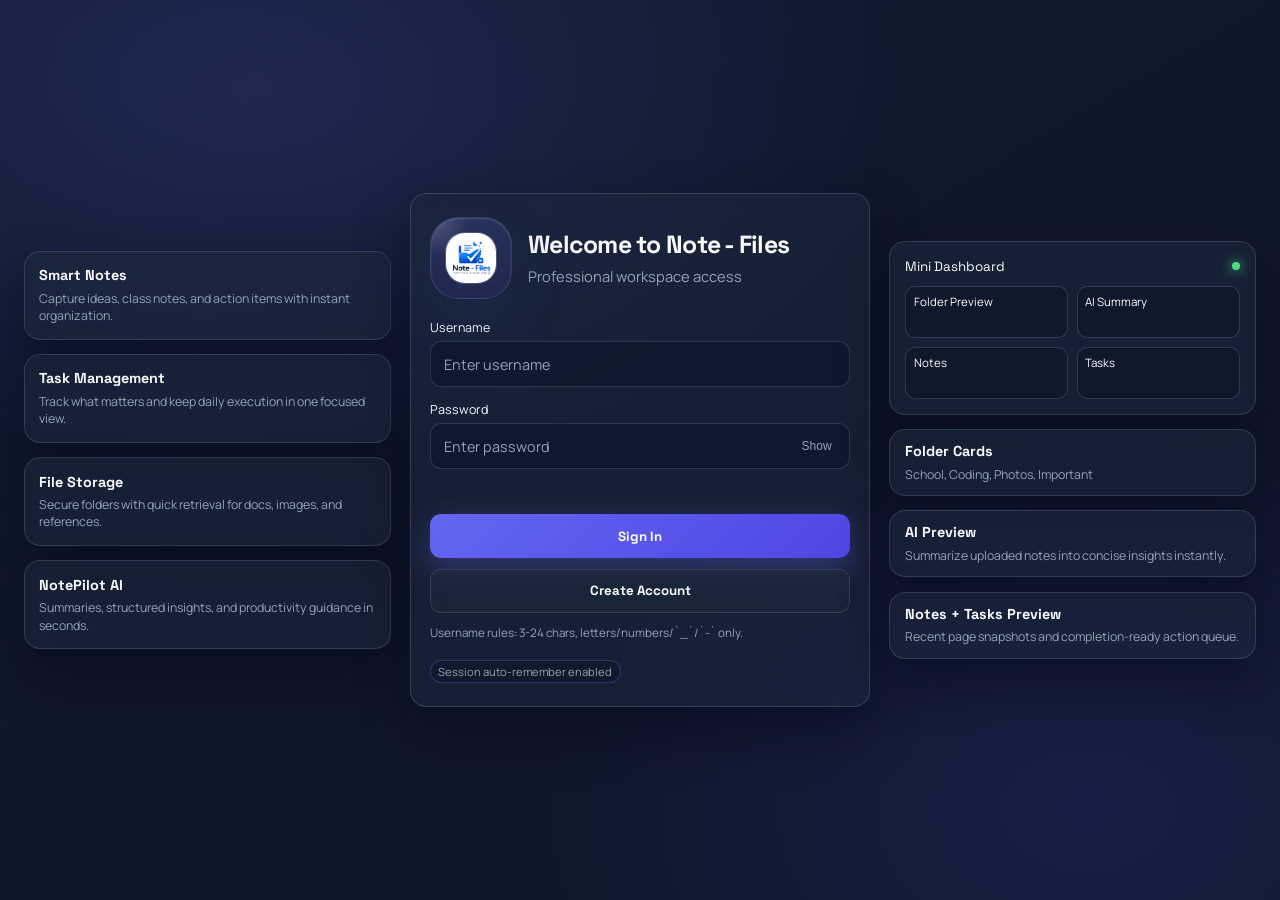
==== login.html @ bc7dbbc3 "First version of Note - Files" ====
<!DOCTYPE html>
<html lang="en">
<head>
  <meta charset="UTF-8">
  <meta name="viewport" content="width=device-width, initial-scale=1.0">
  <title>Login - Note Files</title>
  <link rel="preconnect" href="https://fonts.googleapis.com">
  <link rel="preconnect" href="https://fonts.gstatic.com" crossorigin>
  <link href="https://fonts.googleapis.com/css2?family=Space+Grotesk:wght@400;500;600;700&family=Manrope:wght@500;600;700&display=swap" rel="stylesheet">
  <style>
    :root {
      --bg-main: #0f172a;
      --bg-sidebar: #1e293b;
      --bg-cards: #1e293b;
      --bg-inputs: #0f172a;
      --text-primary: #f8fafc;
      --text-secondary: #94a3b8;
      --accent-primary: #6366f1;
      --accent-hover: #4f46e5;
      --border-color: #334155;
      --panel: rgba(30, 41, 59, 0.64);
      --panel-soft: rgba(30, 41, 59, 0.58);
      --stroke: rgba(148, 163, 184, 0.22);
      --text: var(--text-primary);
      --muted: var(--text-secondary);
      --accent: var(--accent-primary);
      --accent-2: var(--accent-hover);
      --danger: #f87171;
      --success: #4ade80;
      --shadow: 0 24px 52px rgba(2, 6, 23, 0.45);
    }
    * { box-sizing: border-box; }
    body {
      margin: 0;
      min-height: 100vh;
      font-family: "Manrope", system-ui, sans-serif;
      color: var(--text);
      background: radial-gradient(1200px 700px at 20% 10%, rgba(99,102,241,0.18), transparent 55%),
                  radial-gradient(900px 650px at 85% 90%, rgba(79,70,229,0.15), transparent 60%),
                  linear-gradient(150deg, #111b31 0%, #0f172a 45%, #0f172a 100%);
      overflow-x: hidden;
    }
    .page {
      min-height: 100vh;
      display: grid;
      grid-template-columns: minmax(220px, 1fr) minmax(320px, 460px) minmax(220px, 1fr);
      align-items: center;
      gap: 1.2rem;
      padding: 1.5rem;
    }
    .side {
      display: grid;
      gap: 0.9rem;
      animation: fadeIn .9s ease both;
    }
    .floating-card, .mini-card, .dashboard-preview, .login-card {
      background: var(--panel-soft);
      border: 1px solid var(--stroke);
      border-radius: 16px;
      box-shadow: var(--shadow);
      backdrop-filter: blur(16px) saturate(115%);
    }
    .floating-card {
      padding: 0.9rem;
      animation: float 6s ease-in-out infinite;
    }
    .floating-card h4, .mini-card h4 {
      margin: 0 0 0.35rem;
      font-size: 0.9rem;
      font-family: "Space Grotesk", sans-serif;
    }
    .floating-card p, .mini-card p {
      margin: 0;
      color: var(--muted);
      font-size: 0.77rem;
      line-height: 1.4;
    }
    .mini-card { padding: 0.75rem 0.9rem; }
    .dashboard-preview { padding: 0.95rem; animation: float 7.2s ease-in-out infinite; }
    .dash-head {
      display: flex; justify-content: space-between; align-items: center; margin-bottom: 0.7rem;
      font-family: "Space Grotesk", sans-serif; font-size: 0.84rem;
    }
    .status {
      width: 8px; height: 8px; border-radius: 50%; background: var(--success);
      box-shadow: 0 0 12px var(--success);
    }
    .dash-grid { display: grid; grid-template-columns: repeat(2, 1fr); gap: 0.55rem; }
    .tile {
      border-radius: 10px;
      border: 1px solid rgba(148, 163, 184, 0.24);
      background: rgba(15, 23, 42, 0.7);
      height: 52px;
      padding: 0.45rem;
      font-size: 0.72rem;
      color: var(--text-primary);
    }
    .login-card {
      padding: 1.45rem 1.2rem;
      animation: fadeIn 0.7s ease both;
      border: 1px solid rgba(148, 163, 184, 0.24);
    }
    .brand {
      display: flex;
      align-items: center;
      gap: 1rem;
      margin-bottom: 1.25rem;
      justify-content: flex-start;
    }
    .logo-wrap {
      width: 82px;
      min-width: 82px;
      height: 82px;
      border-radius: 28px;
      padding: 14px;
      display: grid;
      place-items: center;
      background: linear-gradient(180deg, rgba(99, 102, 241, 0.18), rgba(79, 70, 229, 0.12));
      border: 1px solid rgba(148, 163, 184, 0.18);
      box-shadow: 0 28px 60px rgba(36, 63, 120, 0.18), inset 0 1px 2px rgba(255, 255, 255, 0.16);
      backdrop-filter: blur(20px);
      position: relative;
      overflow: hidden;
      transition: transform .22s ease, box-shadow .22s ease, background .22s ease;
    }
    .logo-wrap::before {
      content: "";
      position: absolute;
      inset: 0;
      border-radius: inherit;
      background: radial-gradient(circle at top left, rgba(255, 255, 255, 0.32), transparent 35%);
      opacity: 0.7;
      pointer-events: none;
    }
    .logo-wrap:hover {
      transform: translateY(-2px);
      box-shadow: 0 34px 72px rgba(36, 63, 120, 0.24), inset 0 1px 2px rgba(255, 255, 255, 0.22);
    }
    .logo {
      width: 100%;
      height: 100%;
      object-fit: contain;
      border-radius: 20px;
      background: rgba(255, 255, 255, 0.08);
      border: 1px solid rgba(255, 255, 255, 0.14);
      box-shadow: inset 0 0 0 1px rgba(255, 255, 255, 0.08);
      transition: transform .22s ease;
    }
    .logo-wrap:hover .logo { transform: scale(1.02); }
    .brand-text h1 {
      margin: 0;
      font-size: 1.55rem;
      font-family: "Space Grotesk", sans-serif;
      letter-spacing: -0.03em;
    }
    .brand-text .sub {
      margin: 0.35rem 0 0;
      color: var(--muted);
      font-size: 0.92rem;
      max-width: 24rem;
      line-height: 1.5;
    }
    .field { margin-bottom: 0.82rem; }
    .label { display: block; margin-bottom: 0.35rem; font-size: 0.78rem; color: var(--text-primary); }
    .input-wrap {
      display: flex; align-items: center; gap: 0.45rem;
      border: 1px solid var(--stroke);
      border-radius: 11px;
      padding: 0 0.7rem;
      background: rgba(15, 23, 42, 0.72);
      transition: border-color .2s ease, box-shadow .2s ease;
    }
    .input-wrap:focus-within {
      border-color: rgba(99,102,241,0.62);
      box-shadow: 0 0 0 3px rgba(99,102,241,0.2), 0 0 20px rgba(99,102,241,0.22);
    }
    input {
      width: 100%;
      height: 44px;
      border: 0;
      outline: 0;
      color: var(--text);
      background: transparent;
      font: inherit;
      font-size: 0.9rem;
    }
    input::placeholder { color: var(--text-secondary); }
    .toggle {
      background: none; border: 0; color: var(--text-secondary); cursor: pointer; font-size: 0.75rem;
    }
    .message {
      min-height: 20px;
      margin: 0.25rem 0 0.75rem;
      font-size: 0.78rem;
      color: var(--danger);
    }
    .message.ok { color: var(--success); }
    .actions {
      display: grid; gap: 0.65rem;
    }
    .btn {
      border: 0;
      border-radius: 11px;
      height: 44px;
      font-weight: 700;
      font-family: "Space Grotesk", sans-serif;
      cursor: pointer;
      transition: transform .18s ease, box-shadow .18s ease, opacity .18s ease;
    }
    .btn:hover { transform: translateY(-1px); }
    .btn-primary {
      color: white;
      background: linear-gradient(135deg, var(--accent-primary), var(--accent-hover));
      box-shadow: 0 10px 30px rgba(99,102,241,0.35);
    }
    .btn-secondary {
      color: var(--text-primary);
      background: rgba(30, 41, 59, 0.58);
      border: 1px solid var(--border-color);
    }
    .hint { margin-top: 0.8rem; font-size: 0.73rem; color: var(--text-secondary); }
    .chip {
      display: inline-block;
      border: 1px solid rgba(99, 102, 241, 0.35);
      padding: 0.18rem 0.45rem;
      border-radius: 999px;
      margin-top: 0.45rem;
      font-size: 0.7rem;
      color: var(--text-secondary);
      background: rgba(15, 23, 42, 0.64);
    }
    .side-right .floating-card:nth-child(2),
    .side-left .floating-card:nth-child(3) { animation-delay: .8s; }
    .side-right .floating-card:nth-child(3),
    .side-left .floating-card:nth-child(2) { animation-delay: 1.4s; }
    @keyframes float {
      0%,100% { transform: translateY(0px); }
      50% { transform: translateY(-7px); }
    }
    @keyframes fadeIn {
      from { opacity: 0; transform: translateY(12px); }
      to { opacity: 1; transform: translateY(0); }
    }
    @media (max-width: 1080px) {
      .page { grid-template-columns: 1fr; gap: 1rem; padding: 1rem; }
      .side { grid-template-columns: repeat(2, minmax(150px, 1fr)); }
      .login-card { order: -1; }
      .brand { flex-direction: column; align-items: center; text-align: center; }
      .brand-text .sub { max-width: 100%; }
    }
    @media (max-width: 650px) {
      .side { grid-template-columns: 1fr; }
      .logo-wrap { width: 72px; height: 72px; min-width: 72px; }
      .brand-text h1 { font-size: 1.35rem; }
      .login-card { padding: 1.3rem 1rem; }
    }
  </style>
</head>
<body>
  <main class="page">
    <section class="side side-left">
      <article class="floating-card">
        <h4>Smart Notes</h4>
        <p>Capture ideas, class notes, and action items with instant organization.</p>
      </article>
      <article class="floating-card">
        <h4>Task Management</h4>
        <p>Track what matters and keep daily execution in one focused view.</p>
      </article>
      <article class="floating-card">
        <h4>File Storage</h4>
        <p>Secure folders with quick retrieval for docs, images, and references.</p>
      </article>
      <article class="floating-card">
        <h4>NotePilot AI</h4>
        <p>Summaries, structured insights, and productivity guidance in seconds.</p>
      </article>
    </section>

    <section class="login-card">
      <div class="brand">
        <div class="logo-wrap">
          <img src="assets/images/logo.png" alt="Note - Files Logo" class="logo">
        </div>
        <div class="brand-text">
          <h1>Welcome to Note - Files</h1>
          <p class="sub">Professional workspace access</p>
        </div>
      </div>

      <form id="authForm" novalidate>
        <div class="field">
          <label class="label" for="username">Username</label>
          <div class="input-wrap">
            <input type="text" id="username" autocomplete="username" placeholder="Enter username" required>
          </div>
        </div>

        <div class="field">
          <label class="label" for="password">Password</label>
          <div class="input-wrap">
            <input type="password" id="password" autocomplete="current-password" placeholder="Enter password" required>
            <button type="button" class="toggle" id="togglePassword" aria-label="Show password">Show</button>
          </div>
        </div>

        <p id="authMessage" class="message" role="status" aria-live="polite"></p>

        <div class="actions">
          <button type="button" id="loginBtn" class="btn btn-primary">Sign In</button>
          <button type="button" id="signupBtn" class="btn btn-secondary">Create Account</button>
        </div>
      </form>

      <p class="hint">Username rules: 3-24 chars, letters/numbers/`_`/`-` only.</p>
      <span class="chip">Session auto-remember enabled</span>
    </section>

    <section class="side side-right">
      <article class="dashboard-preview">
        <div class="dash-head">Mini Dashboard <span class="status"></span></div>
        <div class="dash-grid">
          <div class="tile">Folder Preview</div>
          <div class="tile">AI Summary</div>
          <div class="tile">Notes</div>
          <div class="tile">Tasks</div>
        </div>
      </article>
      <article class="mini-card">
        <h4>Folder Cards</h4>
        <p>School, Coding, Photos, Important</p>
      </article>
      <article class="mini-card">
        <h4>AI Preview</h4>
        <p>Summarize uploaded notes into concise insights instantly.</p>
      </article>
      <article class="mini-card">
        <h4>Notes + Tasks Preview</h4>
        <p>Recent page snapshots and completion-ready action queue.</p>
      </article>
    </section>
  </main>

  <script>
    const USER_STORE_KEY = "notepilot:auth:accounts:v1";
    const SESSION_KEY = "notepilot:auth:active-user:v1";
    const USER_DATA_PREFIX = "notepilot:userdata:";
    const LEGACY_USERNAME_KEY = "username";
    const LEGACY_PASSWORD_KEY = "password";

    const usernameInput = document.getElementById("username");
    const passwordInput = document.getElementById("password");
    const loginBtn = document.getElementById("loginBtn");
    const signupBtn = document.getElementById("signupBtn");
    const togglePassword = document.getElementById("togglePassword");
    const authMessage = document.getElementById("authMessage");

    function readAccounts() {
      try {
        const parsed = JSON.parse(localStorage.getItem(USER_STORE_KEY) || "[]");
        return Array.isArray(parsed) ? parsed : [];
      } catch {
        return [];
      }
    }

    function writeAccounts(accounts) {
      localStorage.setItem(USER_STORE_KEY, JSON.stringify(accounts));
    }

    function normalizeUsername(value) {
      return String(value || "").trim().toLowerCase();
    }

    function validateUsername(value) {
      const raw = String(value || "").trim();
      if (raw.length < 3 || raw.length > 24) {
        return "Username must be 3 to 24 characters.";
      }
      if (!/^[a-zA-Z0-9_-]+$/.test(raw)) {
        return "Use only letters, numbers, underscore, or hyphen.";
      }
      return "";
    }

    function setMessage(text, ok = false) {
      authMessage.textContent = text;
      authMessage.classList.toggle("ok", ok);
    }

    function ensureUserDataBucket(username) {
      const key = `${USER_DATA_PREFIX}${normalizeUsername(username)}`;
      if (!localStorage.getItem(key)) {
        localStorage.setItem(key, JSON.stringify({ createdAt: Date.now() }));
      }
    }

    function startSession(username) {
      localStorage.setItem(SESSION_KEY, username);
      localStorage.setItem(LEGACY_USERNAME_KEY, username);
      ensureUserDataBucket(username);
    }

    function migrateLegacyAccount() {
      const legacyUser = String(localStorage.getItem(LEGACY_USERNAME_KEY) || "").trim();
      const legacyPass = String(localStorage.getItem(LEGACY_PASSWORD_KEY) || "");

      if (!legacyUser || !legacyPass) return;

      const usernameIssue = validateUsername(legacyUser);
      if (usernameIssue) return;

      const accounts = readAccounts();
      const normalized = normalizeUsername(legacyUser);
      const exists = accounts.some((account) => normalizeUsername(account.username) === normalized);

      if (!exists) {
        accounts.push({
          username: legacyUser,
          password: legacyPass,
          createdAt: Date.now(),
          migratedFromLegacy: true
        });
        writeAccounts(accounts);
      }
      ensureUserDataBucket(legacyUser);
    }

    function tryAutoRedirect() {
      const active = localStorage.getItem(SESSION_KEY);
      if (active) {
        localStorage.setItem(LEGACY_USERNAME_KEY, active);
        window.location.href = "index.html";
      }
    }

    function createAccount() {
      const username = usernameInput.value.trim();
      const password = passwordInput.value;

      const usernameIssue = validateUsername(username);
      if (usernameIssue) {
        setMessage(usernameIssue);
        return;
      }
      if (password.length < 4) {
        setMessage("Password must be at least 4 characters.");
        return;
      }

      const accounts = readAccounts();
      const normalized = normalizeUsername(username);
      const exists = accounts.some((account) => normalizeUsername(account.username) === normalized);
      if (exists) {
        setMessage("That username already exists. Try signing in.");
        return;
      }

      accounts.push({ username, password, createdAt: Date.now() });
      writeAccounts(accounts);

      localStorage.setItem(LEGACY_USERNAME_KEY, username);
      localStorage.setItem(LEGACY_PASSWORD_KEY, password);
      startSession(username);

      setMessage("Account created. Redirecting...", true);
      setTimeout(() => { window.location.href = "index.html"; }, 420);
    }

    function signIn() {
      const username = usernameInput.value.trim();
      const password = passwordInput.value;

      const usernameIssue = validateUsername(username);
      if (usernameIssue) {
        setMessage(usernameIssue);
        return;
      }
      if (!password) {
        setMessage("Enter your password.");
        return;
      }

      const accounts = readAccounts();
      const normalized = normalizeUsername(username);
      const match = accounts.find((account) => normalizeUsername(account.username) === normalized && account.password === password);

      if (!match) {
        setMessage("Invalid username or password.");
        return;
      }

      startSession(match.username);
      setMessage("Sign in successful. Redirecting...", true);
      setTimeout(() => { window.location.href = "index.html"; }, 350);
    }

    togglePassword.addEventListener("click", () => {
      const showing = passwordInput.type === "text";
      passwordInput.type = showing ? "password" : "text";
      togglePassword.textContent = showing ? "Show" : "Hide";
      togglePassword.setAttribute("aria-label", showing ? "Show password" : "Hide password");
    });

    loginBtn.addEventListener("click", signIn);
    signupBtn.addEventListener("click", createAccount);

    document.getElementById("authForm").addEventListener("submit", (event) => {
      event.preventDefault();
      signIn();
    });

    passwordInput.addEventListener("keydown", (event) => {
      if (event.key === "Enter") {
        event.preventDefault();
        signIn();
      }
    });

    migrateLegacyAccount();
    tryAutoRedirect();
  </script>
</body>
</html>
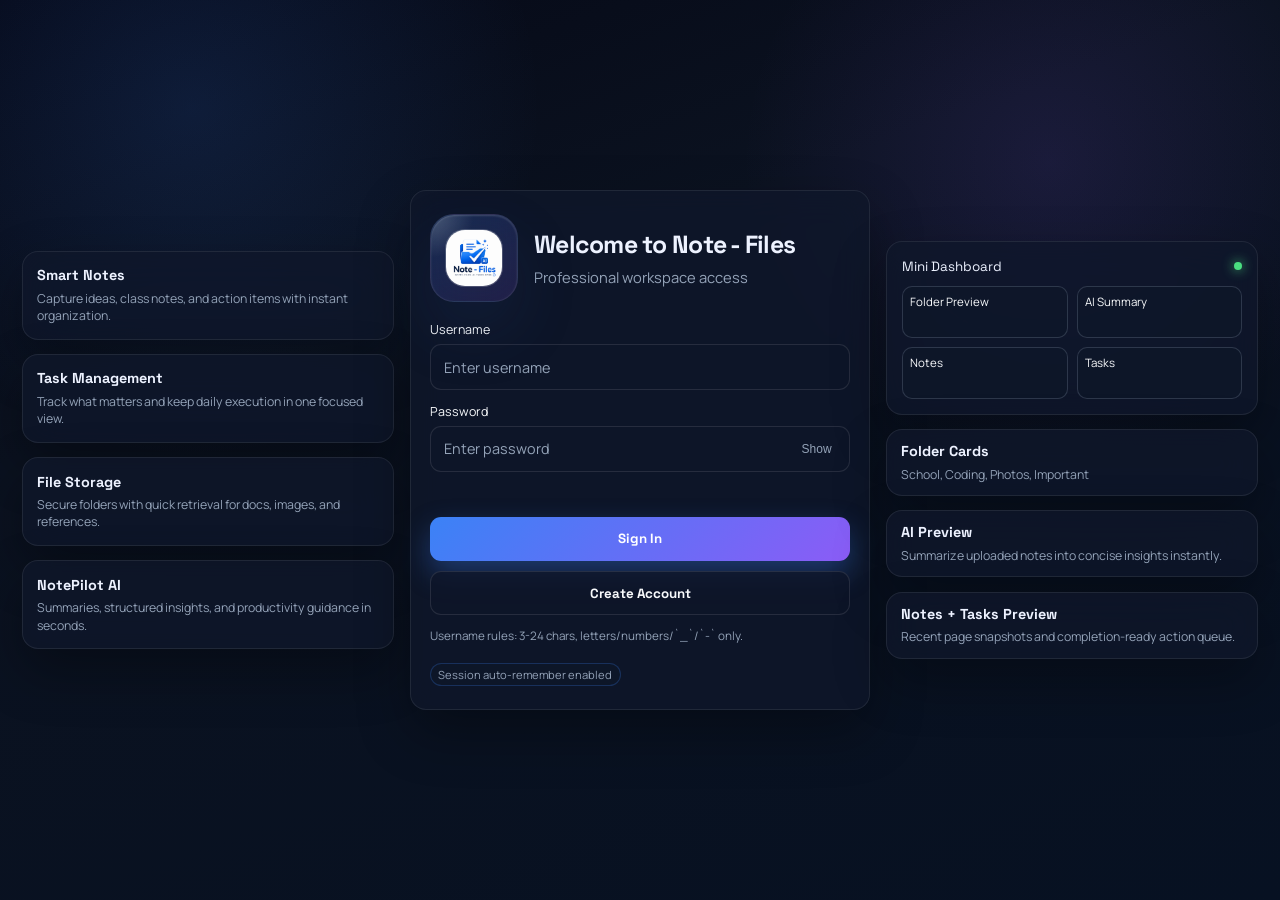
==== commit a14e9e91: "Version 2 of Note - Files" ====
--- a/login.html
+++ b/login.html
@@ -255,6 +255,123 @@
       .login-card { padding: 1.3rem 1rem; }
     }
   </style>
+  <style>
+    :root {
+      --bg-deep: #050816;
+      --surface: rgba(15, 23, 42, 0.78);
+      --surface-soft: rgba(15, 23, 42, 0.64);
+      --surface-strong: rgba(10, 16, 29, 0.92);
+      --text-main: #edf2ff;
+      --text-muted: #94a3b8;
+      --accent: #3b82f6;
+      --accent-alt: #8b5cf6;
+      --accent-cyan: #06b6d4;
+      --border: rgba(255, 255, 255, 0.08);
+      --radius-xl: 26px;
+      --radius-lg: 18px;
+    }
+
+    body {
+      background: radial-gradient(circle at 15% 12%, rgba(59, 130, 246, 0.14), transparent 26%),
+                  radial-gradient(circle at 82% 18%, rgba(139, 92, 246, 0.12), transparent 24%),
+                  linear-gradient(160deg, #050816 0%, #0b1220 34%, #071122 100%);
+      color: var(--text-main);
+    }
+
+    .page {
+      padding: 1.35rem;
+      gap: 1rem;
+    }
+
+    .floating-card,
+    .mini-card,
+    .dashboard-preview,
+    .login-card {
+      background: rgba(15, 23, 42, 0.8);
+      border: 1px solid rgba(255, 255, 255, 0.08);
+      box-shadow: 0 22px 54px rgba(0, 0, 0, 0.32);
+      backdrop-filter: blur(18px) saturate(130%);
+    }
+
+    .brand {
+      gap: 1rem;
+      margin-bottom: 1.2rem;
+    }
+
+    .logo-wrap {
+      width: 88px;
+      height: 88px;
+      padding: 14px;
+      border-radius: 24px;
+      background: linear-gradient(145deg, rgba(59, 130, 246, 0.2), rgba(139, 92, 246, 0.16));
+      border: 1px solid rgba(255, 255, 255, 0.08);
+    }
+
+    .logo-wrap:hover {
+      transform: translateY(-1px);
+    }
+
+    .brand-text h1 {
+      font-size: 1.55rem;
+    }
+
+    .input-wrap {
+      border: 1px solid rgba(255, 255, 255, 0.1);
+      background: rgba(15, 23, 42, 0.78);
+    }
+
+    .input-wrap:focus-within {
+      border-color: rgba(59, 130, 246, 0.6);
+      box-shadow: 0 0 0 3px rgba(59, 130, 246, 0.12);
+    }
+
+    input {
+      color: var(--text-main);
+    }
+
+    .btn-primary {
+      background: linear-gradient(135deg, var(--accent), var(--accent-alt));
+      box-shadow: 0 12px 28px rgba(59, 130, 246, 0.34);
+    }
+
+    .btn-secondary {
+      background: rgba(15, 23, 42, 0.78);
+      border-color: rgba(255, 255, 255, 0.1);
+    }
+
+    .message {
+      color: rgba(248, 113, 113, 0.95);
+    }
+
+    .chip {
+      background: rgba(15, 23, 42, 0.66);
+      border-color: rgba(59, 130, 246, 0.25);
+    }
+
+    .hint {
+      color: var(--text-muted);
+    }
+
+    .side-right .floating-card:nth-child(2),
+    .side-left .floating-card:nth-child(3) {
+      animation-delay: 0.8s;
+    }
+
+    .side-right .floating-card:nth-child(3),
+    .side-left .floating-card:nth-child(2) {
+      animation-delay: 1.4s;
+    }
+
+    @media (max-width: 1080px) {
+      .page { padding: 1rem; }
+      .side { grid-template-columns: repeat(2, minmax(140px, 1fr)); }
+    }
+
+    @media (max-width: 650px) {
+      .brand-text h1 { font-size: 1.35rem; }
+      .login-card { padding: 1.25rem 0.95rem; }
+    }
+  </style>
 </head>
 <body>
   <main class="page">
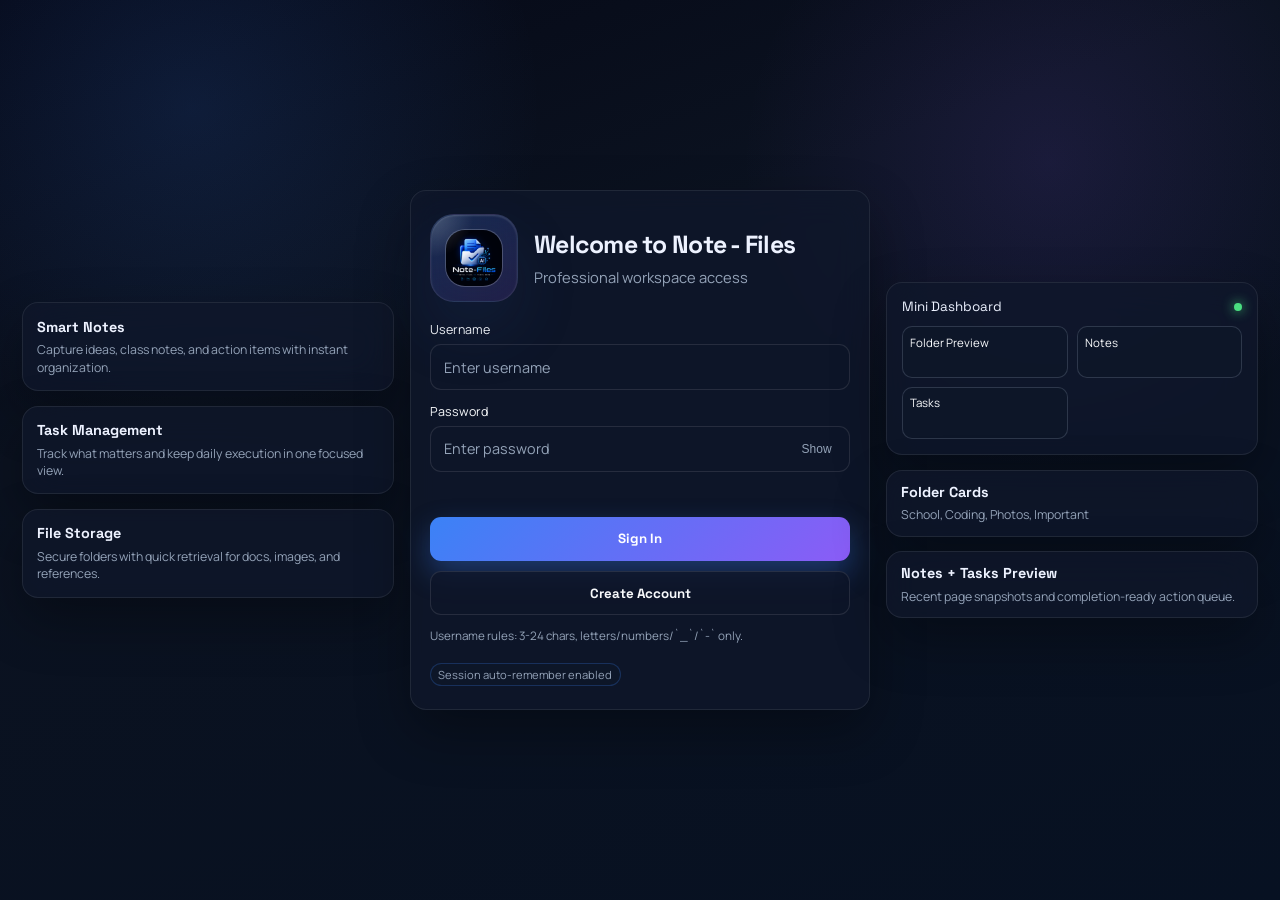
==== commit c4c09e27: "Initial commit" ====
--- a/login.html
+++ b/login.html
@@ -388,10 +388,6 @@
         <h4>File Storage</h4>
         <p>Secure folders with quick retrieval for docs, images, and references.</p>
       </article>
-      <article class="floating-card">
-        <h4>NotePilot AI</h4>
-        <p>Summaries, structured insights, and productivity guidance in seconds.</p>
-      </article>
     </section>
 
     <section class="login-card">
@@ -438,7 +434,6 @@
         <div class="dash-head">Mini Dashboard <span class="status"></span></div>
         <div class="dash-grid">
           <div class="tile">Folder Preview</div>
-          <div class="tile">AI Summary</div>
           <div class="tile">Notes</div>
           <div class="tile">Tasks</div>
         </div>
@@ -448,10 +443,6 @@
         <p>School, Coding, Photos, Important</p>
       </article>
       <article class="mini-card">
-        <h4>AI Preview</h4>
-        <p>Summarize uploaded notes into concise insights instantly.</p>
-      </article>
-      <article class="mini-card">
         <h4>Notes + Tasks Preview</h4>
         <p>Recent page snapshots and completion-ready action queue.</p>
       </article>
